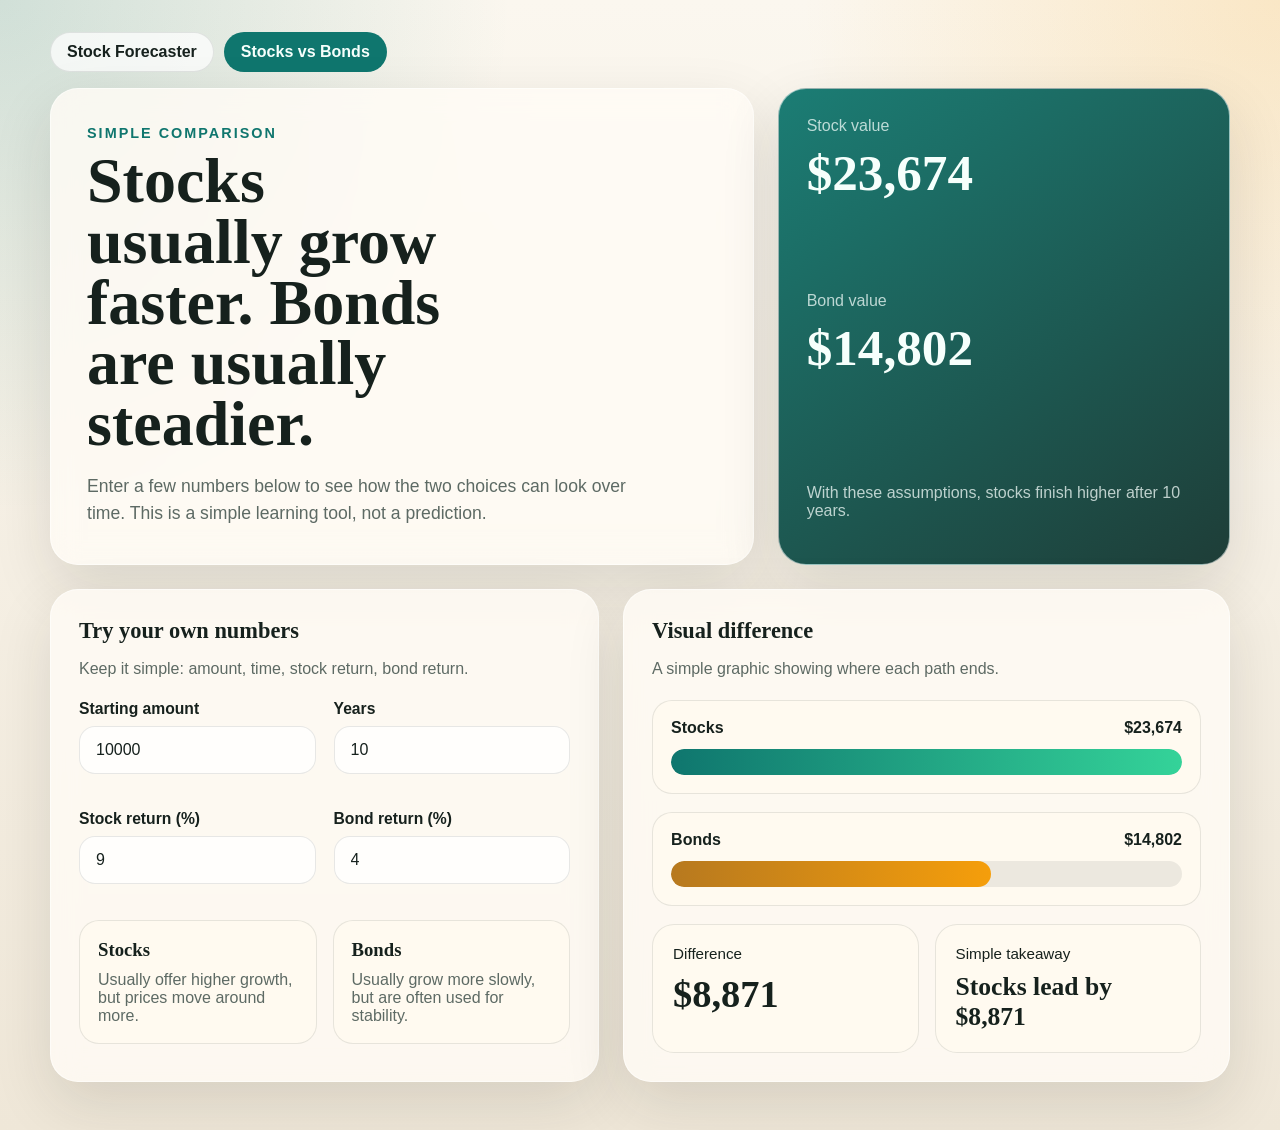
==== compare.html @ addc0756 "first commit" ====
<!DOCTYPE html>
<html lang="en">
  <head>
    <meta charset="UTF-8" />
    <meta name="viewport" content="width=device-width, initial-scale=1.0" />
    <title>Stocks vs Bonds</title>
    <link rel="stylesheet" href="./styles.css" />
  </head>
  <body>
    <div class="page-shell">
      <nav class="site-nav">
        <a class="nav-link" href="./index.html">Stock Forecaster</a>
        <a class="nav-link nav-link-active" href="./compare.html">Stocks vs Bonds</a>
      </nav>

      <header class="hero simple-hero">
        <div class="hero-copy">
          <p class="eyebrow">Simple comparison</p>
          <h1>Stocks usually grow faster. Bonds are usually steadier.</h1>
          <p class="hero-text">
            Enter a few numbers below to see how the two choices can look over
            time. This is a simple learning tool, not a prediction.
          </p>
        </div>
        <div class="hero-card">
          <div class="hero-stat">
            <span class="label">Stock value</span>
            <strong id="stockEndingValue">$0</strong>
          </div>
          <div class="hero-stat">
            <span class="label">Bond value</span>
            <strong id="bondEndingValue">$0</strong>
          </div>
          <p class="hero-note" id="compareHeadline">
            Enter values to compare the two paths.
          </p>
        </div>
      </header>

      <main class="content-grid">
        <section class="panel">
          <div class="panel-heading">
            <h2>Try your own numbers</h2>
            <p>Keep it simple: amount, time, stock return, bond return.</p>
          </div>

          <div class="control-grid">
            <div class="control-group">
              <label for="compareAmount">Starting amount</label>
              <input id="compareAmount" type="number" min="0" step="100" />
            </div>
            <div class="control-group">
              <label for="compareYears">Years</label>
              <input id="compareYears" type="number" min="1" max="50" step="1" />
            </div>
            <div class="control-group">
              <label for="stockReturnInput">Stock return (%)</label>
              <input id="stockReturnInput" type="number" min="-50" max="50" step="0.1" />
            </div>
            <div class="control-group">
              <label for="bondReturnInput">Bond return (%)</label>
              <input id="bondReturnInput" type="number" min="-50" max="50" step="0.1" />
            </div>
          </div>

          <div class="compare-notes">
            <article class="mini-note">
              <h3>Stocks</h3>
              <p>Usually offer higher growth, but prices move around more.</p>
            </article>
            <article class="mini-note">
              <h3>Bonds</h3>
              <p>Usually grow more slowly, but are often used for stability.</p>
            </article>
          </div>
        </section>

        <section class="panel">
          <div class="panel-heading">
            <h2>Visual difference</h2>
            <p>A simple graphic showing where each path ends.</p>
          </div>

          <div class="compare-bars">
            <div class="compare-bar-card">
              <div class="compare-bar-label-row">
                <span>Stocks</span>
                <strong id="stockBarLabel">$0</strong>
              </div>
              <div class="compare-bar-track">
                <div class="compare-bar compare-bar-stocks" id="stockBar"></div>
              </div>
            </div>

            <div class="compare-bar-card">
              <div class="compare-bar-label-row">
                <span>Bonds</span>
                <strong id="bondBarLabel">$0</strong>
              </div>
              <div class="compare-bar-track">
                <div class="compare-bar compare-bar-bonds" id="bondBar"></div>
              </div>
            </div>
          </div>

          <div class="compare-summary">
            <article class="metric-card">
              <span class="metric-label">Difference</span>
              <strong class="metric-value" id="differenceValue">$0</strong>
            </article>
            <article class="metric-card">
              <span class="metric-label">Simple takeaway</span>
              <strong class="metric-value compare-takeaway" id="takeawayText">Stocks lead by $0</strong>
            </article>
          </div>
        </section>
      </main>
    </div>

    <script src="./compare.js"></script>
  </body>
</html>
---- styles.css ----
:root {
  --bg: #f3efe7;
  --surface: rgba(255, 252, 246, 0.82);
  --surface-strong: #fffaf0;
  --ink: #16211d;
  --muted: #5d6a64;
  --accent: #0f766e;
  --accent-soft: #d4f2ec;
  --accent-2: #f59e0b;
  --line: rgba(22, 33, 29, 0.1);
  --shadow: 0 22px 60px rgba(33, 36, 22, 0.12);
}

* {
  box-sizing: border-box;
}

body {
  margin: 0;
  min-height: 100vh;
  font-family: "Avenir Next", "Trebuchet MS", sans-serif;
  color: var(--ink);
  background:
    radial-gradient(circle at top left, rgba(15, 118, 110, 0.18), transparent 30%),
    radial-gradient(circle at top right, rgba(245, 158, 11, 0.18), transparent 28%),
    linear-gradient(180deg, #fbf7ef 0%, #efe7d8 100%);
}

.page-shell {
  width: min(1180px, calc(100% - 32px));
  margin: 0 auto;
  padding: 32px 0 48px;
}

.site-nav {
  display: flex;
  gap: 10px;
  flex-wrap: wrap;
  margin-bottom: 16px;
}

.nav-link {
  text-decoration: none;
  color: var(--ink);
  padding: 10px 16px;
  border-radius: 999px;
  border: 1px solid var(--line);
  background: rgba(255, 255, 255, 0.72);
  font-weight: 700;
}

.nav-link-active {
  background: var(--accent);
  color: #f6fffc;
  border-color: transparent;
}

.hero {
  display: grid;
  grid-template-columns: 1.4fr 0.9fr;
  gap: 24px;
  align-items: stretch;
  margin-bottom: 24px;
}

.simple-hero h1 {
  max-width: 12ch;
}

.hero-copy,
.hero-card,
.panel {
  backdrop-filter: blur(14px);
  background: var(--surface);
  border: 1px solid rgba(255, 255, 255, 0.55);
  box-shadow: var(--shadow);
  border-radius: 28px;
}

.hero-copy {
  padding: 36px;
}

.eyebrow {
  margin: 0 0 10px;
  font-size: 0.9rem;
  letter-spacing: 0.14em;
  text-transform: uppercase;
  color: var(--accent);
  font-weight: 700;
}

h1,
h2,
h3 {
  font-family: "Iowan Old Style", "Palatino Linotype", serif;
  margin: 0;
}

h1 {
  font-size: clamp(2.5rem, 5vw, 4.8rem);
  line-height: 0.95;
  max-width: 11ch;
}

.hero-text,
.panel-heading p,
.hero-note,
.preset-notes,
.disclaimer,
.label,
#chartCaption {
  color: var(--muted);
}

.hero-text {
  max-width: 58ch;
  font-size: 1.1rem;
  line-height: 1.55;
  margin: 18px 0 0;
}

.hero-card {
  padding: 28px;
  display: flex;
  flex-direction: column;
  justify-content: space-between;
  background:
    linear-gradient(145deg, rgba(15, 118, 110, 0.95), rgba(18, 51, 46, 0.95)),
    var(--surface);
  color: #f6fffc;
}

.hero-card .label,
.hero-card .hero-note {
  color: rgba(246, 255, 252, 0.74);
}

.hero-stat strong {
  display: block;
  margin-top: 8px;
  font-size: clamp(2rem, 4vw, 3.3rem);
  font-family: "Iowan Old Style", "Palatino Linotype", serif;
}

.content-grid {
  display: grid;
  grid-template-columns: 0.95fr 1.05fr;
  gap: 24px;
}

.panel {
  padding: 28px;
}

.results-panel,
.table-panel {
  grid-column: auto;
}

.table-panel {
  grid-column: 1 / -1;
}

.panel-heading {
  margin-bottom: 22px;
}

.panel-heading h2 {
  font-size: 1.4rem;
  margin-bottom: 4px;
}

.control-group {
  display: flex;
  flex-direction: column;
  gap: 8px;
  margin-bottom: 18px;
}

.control-grid {
  display: grid;
  grid-template-columns: repeat(2, minmax(0, 1fr));
  gap: 18px;
}

label {
  font-weight: 700;
  font-size: 0.98rem;
}

input,
select {
  width: 100%;
  border: 1px solid var(--line);
  border-radius: 16px;
  padding: 14px 16px;
  font: inherit;
  color: var(--ink);
  background: rgba(255, 255, 255, 0.8);
}

input:focus,
select:focus {
  outline: 2px solid rgba(15, 118, 110, 0.18);
  border-color: rgba(15, 118, 110, 0.45);
}

.preset-notes {
  border-radius: 18px;
  background: var(--accent-soft);
  padding: 16px 18px;
  line-height: 1.45;
  margin-top: 8px;
}

.disclaimer {
  margin-top: 16px;
  font-size: 0.94rem;
  line-height: 1.45;
}

.metric-grid {
  display: grid;
  grid-template-columns: repeat(2, minmax(0, 1fr));
  gap: 16px;
  margin-bottom: 18px;
}

.metric-card {
  padding: 20px;
  border-radius: 22px;
  background: var(--surface-strong);
  border: 1px solid var(--line);
}

.metric-label {
  display: block;
  font-size: 0.95rem;
  margin-bottom: 10px;
}

.metric-value {
  font-family: "Iowan Old Style", "Palatino Linotype", serif;
  font-size: clamp(1.5rem, 3vw, 2.4rem);
}

.chart-panel {
  border: 1px solid var(--line);
  border-radius: 22px;
  background: linear-gradient(180deg, rgba(255, 255, 255, 0.76), rgba(255, 250, 240, 0.96));
  padding: 18px;
}

.chart-header {
  display: flex;
  justify-content: space-between;
  align-items: center;
  gap: 12px;
  margin-bottom: 12px;
}

#projectionChart {
  width: 100%;
  height: auto;
  display: block;
}

.table-wrap {
  overflow-x: auto;
}

.compare-notes,
.compare-summary {
  display: grid;
  grid-template-columns: repeat(2, minmax(0, 1fr));
  gap: 16px;
  margin-top: 18px;
}

.mini-note {
  border-radius: 20px;
  border: 1px solid var(--line);
  background: var(--surface-strong);
  padding: 18px;
}

.mini-note p {
  margin: 10px 0 0;
  color: var(--muted);
}

.compare-bars {
  display: grid;
  gap: 18px;
}

.compare-bar-card {
  border: 1px solid var(--line);
  border-radius: 20px;
  background: var(--surface-strong);
  padding: 18px;
}

.compare-bar-label-row {
  display: flex;
  justify-content: space-between;
  gap: 12px;
  align-items: center;
  margin-bottom: 12px;
  font-weight: 700;
}

.compare-bar-track {
  height: 26px;
  border-radius: 999px;
  background: rgba(22, 33, 29, 0.08);
  overflow: hidden;
}

.compare-bar {
  height: 100%;
  border-radius: 999px;
  min-width: 2px;
}

.compare-bar-stocks {
  background: linear-gradient(90deg, #0f766e, #34d399);
}

.compare-bar-bonds {
  background: linear-gradient(90deg, #b7791f, #f59e0b);
}

.compare-takeaway {
  font-size: clamp(1.1rem, 2.4vw, 1.6rem);
}

table {
  width: 100%;
  border-collapse: collapse;
  min-width: 620px;
}

th,
td {
  text-align: left;
  padding: 14px 10px;
  border-bottom: 1px solid var(--line);
}

th {
  font-family: "Iowan Old Style", "Palatino Linotype", serif;
  font-size: 0.92rem;
}

tbody tr:last-child td {
  border-bottom: none;
}

tbody tr:hover {
  background: rgba(15, 118, 110, 0.05);
}

@media (max-width: 960px) {
  .hero,
  .content-grid {
    grid-template-columns: 1fr;
  }
}

@media (max-width: 680px) {
  .page-shell {
    width: min(100% - 20px, 1180px);
    padding-top: 20px;
  }

  .hero-copy,
  .hero-card,
  .panel {
    border-radius: 22px;
  }

  .hero-copy,
  .hero-card,
  .panel {
    padding: 20px;
  }

  .control-grid,
  .metric-grid,
  .compare-notes,
  .compare-summary {
    grid-template-columns: 1fr;
  }

  .chart-header {
    flex-direction: column;
    align-items: flex-start;
  }
}
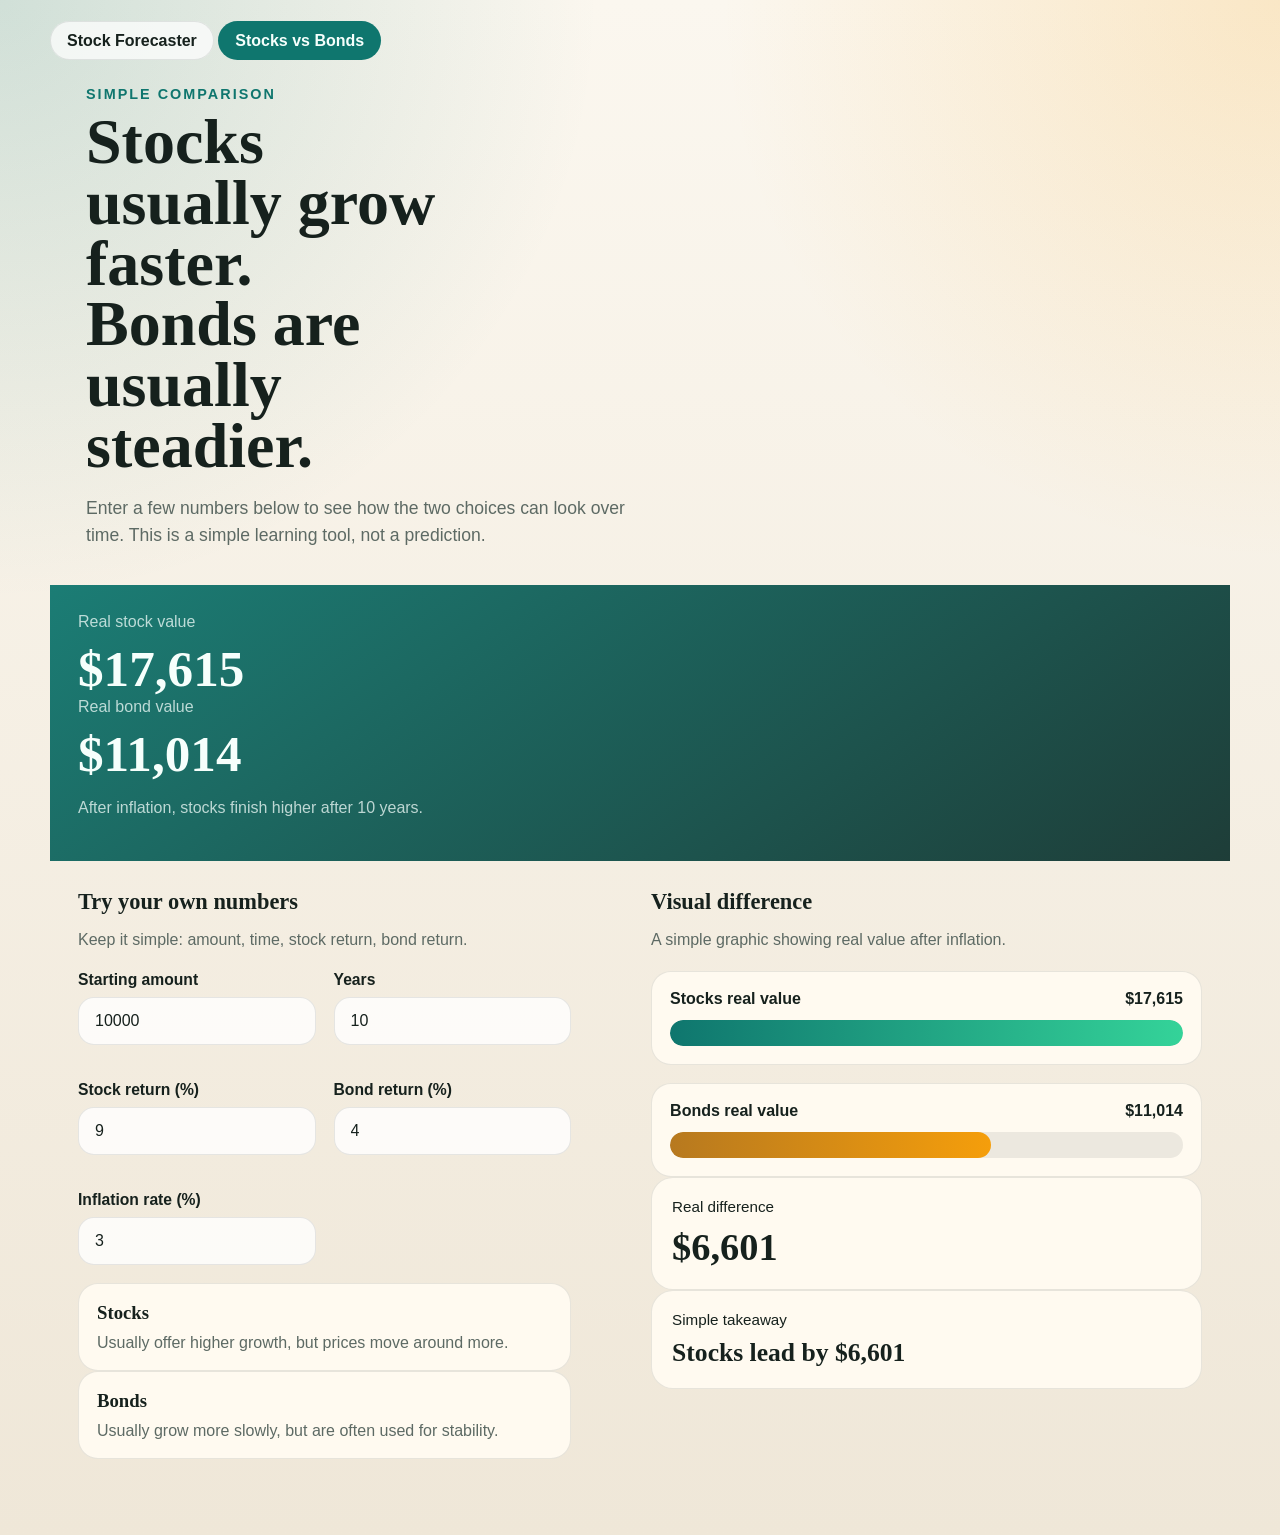
==== commit fe37ba34: "Merge branch 'main' of https://github.com/tanmayv765/Graphic1" ====
--- a/compare.html
+++ b/compare.html
@@ -24,11 +24,11 @@
         </div>
         <div class="hero-card">
           <div class="hero-stat">
-            <span class="label">Stock value</span>
+            <span class="label">Real stock value</span>
             <strong id="stockEndingValue">$0</strong>
           </div>
           <div class="hero-stat">
-            <span class="label">Bond value</span>
+            <span class="label">Real bond value</span>
             <strong id="bondEndingValue">$0</strong>
           </div>
           <p class="hero-note" id="compareHeadline">
@@ -61,6 +61,10 @@
               <label for="bondReturnInput">Bond return (%)</label>
               <input id="bondReturnInput" type="number" min="-50" max="50" step="0.1" />
             </div>
+            <div class="control-group">
+              <label for="compareInflation">Inflation rate (%)</label>
+              <input id="compareInflation" type="number" min="0" max="20" step="0.1" />
+            </div>
           </div>
 
           <div class="compare-notes">
@@ -78,13 +82,13 @@
         <section class="panel">
           <div class="panel-heading">
             <h2>Visual difference</h2>
-            <p>A simple graphic showing where each path ends.</p>
+            <p>A simple graphic showing real value after inflation.</p>
           </div>
 
           <div class="compare-bars">
             <div class="compare-bar-card">
               <div class="compare-bar-label-row">
-                <span>Stocks</span>
+                <span>Stocks real value</span>
                 <strong id="stockBarLabel">$0</strong>
               </div>
               <div class="compare-bar-track">
@@ -94,7 +98,7 @@
 
             <div class="compare-bar-card">
               <div class="compare-bar-label-row">
-                <span>Bonds</span>
+                <span>Bonds real value</span>
                 <strong id="bondBarLabel">$0</strong>
               </div>
               <div class="compare-bar-track">
@@ -105,7 +109,7 @@
 
           <div class="compare-summary">
             <article class="metric-card">
-              <span class="metric-label">Difference</span>
+              <span class="metric-label">Real difference</span>
               <strong class="metric-value" id="differenceValue">$0</strong>
             </article>
             <article class="metric-card">
--- a/styles.css
+++ b/styles.css
@@ -32,6 +32,7 @@
   padding: 32px 0 48px;
 }
 
+<<<<<<< HEAD
 .site-nav {
   display: flex;
   gap: 10px;
@@ -55,6 +56,8 @@
   border-color: transparent;
 }
 
+=======
+>>>>>>> 0fc5225c07d88a47848b3757f862a1bba7ecfca6
 .hero {
   display: grid;
   grid-template-columns: 1.4fr 0.9fr;
@@ -63,10 +66,13 @@
   margin-bottom: 24px;
 }
 
+<<<<<<< HEAD
 .simple-hero h1 {
   max-width: 12ch;
 }
 
+=======
+>>>>>>> 0fc5225c07d88a47848b3757f862a1bba7ecfca6
 .hero-copy,
 .hero-card,
 .panel {
@@ -270,6 +276,7 @@
   overflow-x: auto;
 }
 
+<<<<<<< HEAD
 .compare-notes,
 .compare-summary {
   display: grid;
@@ -336,6 +343,8 @@
   font-size: clamp(1.1rem, 2.4vw, 1.6rem);
 }
 
+=======
+>>>>>>> 0fc5225c07d88a47848b3757f862a1bba7ecfca6
 table {
   width: 100%;
   border-collapse: collapse;
@@ -388,9 +397,13 @@
   }
 
   .control-grid,
+<<<<<<< HEAD
   .metric-grid,
   .compare-notes,
   .compare-summary {
+=======
+  .metric-grid {
+>>>>>>> 0fc5225c07d88a47848b3757f862a1bba7ecfca6
     grid-template-columns: 1fr;
   }
 
